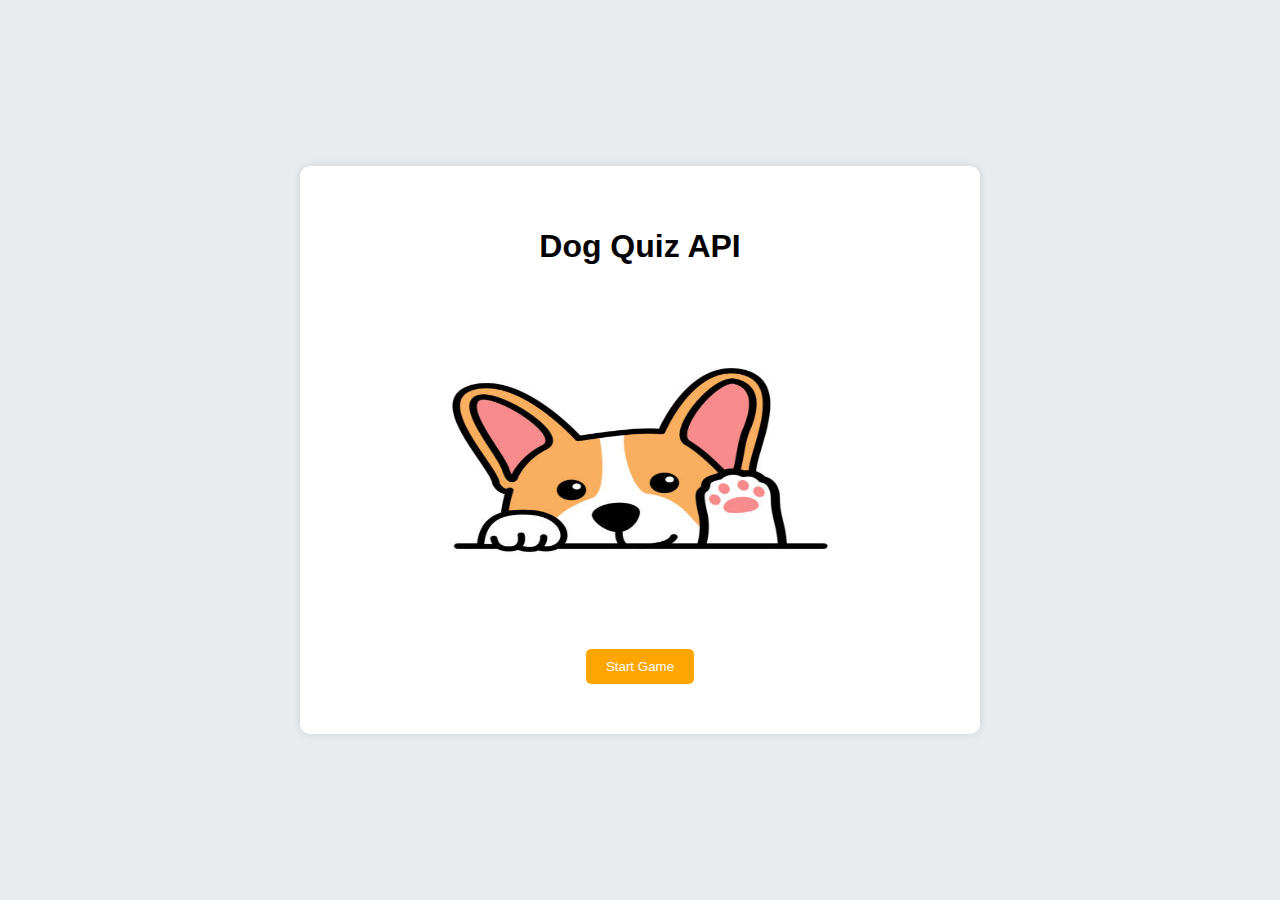
==== index.html @ 74a76c3d "can get dog pictures with button, added styling to the image to standardize size, working on buttons" ====
<!DOCTYPE html>
<html lang="en">
  <head>
    <meta charset="UTF-8" />
    <meta name="viewport" content="width=device-width, initial-scale=1.0" />
    <title>Dog Quiz</title>
    <link rel="stylesheet" href="./style.css" />
  </head>
  <body>
    <main class="container">
      <h1>Dog Quiz API</h1>
      <img src="./dog_default.jpg" alt="Welcome dog" class="dogImage" />
      <div class="buttonList"><button id="startGame">Start Game</button></div>
    </main>
    <script src="./index.js"></script>
  </body>
</html>
---- style.css ----
body {
  font-family: Arial, sans-serif;
  display: flex;
  justify-content: center;
  align-items: center;
  height: 100vh;
  background-color: #e9ecef;
  margin: 0;
}

.container {
  padding: 40px;
  background-color: #fff;
  box-shadow: 0px 0px 10px rgba(0, 0, 0, 0.1);
  border-radius: 10px;
  width: 70%;
  max-width: 600px;

  text-align: center;
}

h1 {
  font-size: 2rem;
  margin-bottom: 20px;
  text-align: center;
}

button {
  display: block;
  margin: 10px auto;
  padding: 10px 20px;
  border: none;
  background-color: orange;
  color: white;
  cursor: pointer;
  border-radius: 5px;
  transition: background-color 0.2s;
}

button:hover {
  background-color: orange;
}

.dogImage {
  width: 500px;
  height: 350px;
  justify-content: center;
}
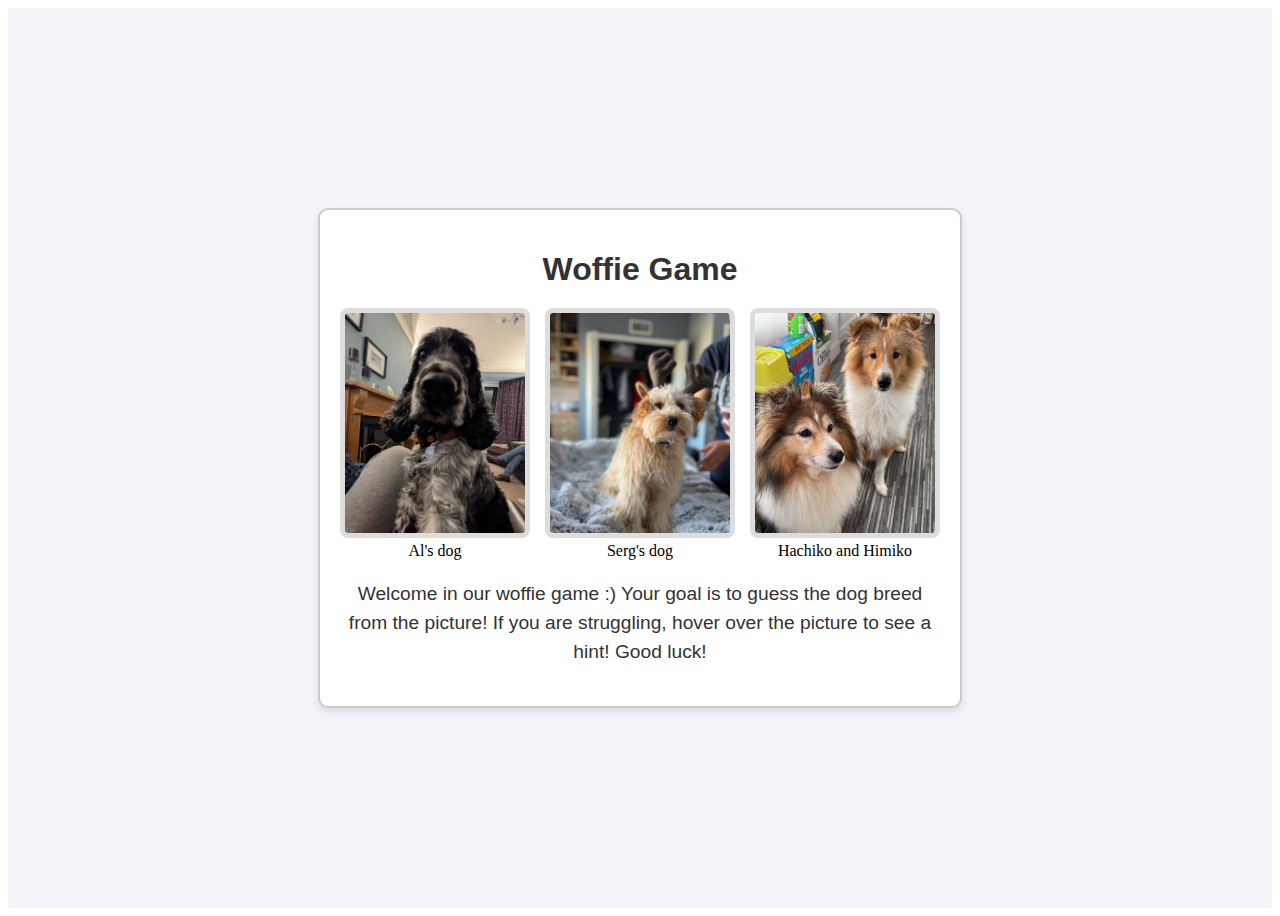
==== commit 63d6e804: "new effects added" ====
--- a/index.html
+++ b/index.html
@@ -3,14 +3,31 @@
   <head>
     <meta charset="UTF-8" />
     <meta name="viewport" content="width=device-width, initial-scale=1.0" />
-    <title>Dog Quiz</title>
-    <link rel="stylesheet" href="./style.css" />
+    <title>Woffie Quiz</title>
+    <link rel="stylesheet" href="./welcomestyle.css" />
   </head>
   <body>
     <main class="container">
-      <h1>Dog Quiz API</h1>
-      <img src="./dog_default.jpg" alt="Welcome dog" class="dogImage" />
-      <div class="buttonList"><button id="startGame">Start Game</button></div>
+      <div class="frame">
+        <h1 class="title">Woffie Game</h1>
+        <div class="images">
+          <div class="image-container">
+            <img src="assets/1000029209.jpg" alt="Dog 1" class="dogImage" />
+            <div class="name-overlay">Al's dog</div>
+          </div>
+          <div class="image-container">
+            <img src="assets/img_0099.jpg" alt="Dog 2" class="dogImage" />
+            <div class="name-overlay">Serg's dog</div>
+          </div>
+          <div class="image-container">
+            <img src="assets/whatsapp_image_2024-12-02_at_11.41.46.jpeg" alt="Dog 3" class="dogImage" />
+            <div class="name-overlay">Hachiko and Himiko</div>
+          </div>
+        </div>
+        <div class="infoBox">
+          <p>Welcome in our woffie game :) Your goal is to guess the dog breed from the picture! If you are struggling, hover over the picture to see a hint! Good luck!</p>
+        </div>
+      </div>
     </main>
     <script src="./index.js"></script>
   </body>
--- a/welcomestyle.css
+++ b/welcomestyle.css
@@ -0,0 +1,56 @@
+.container {
+    display: flex;
+    justify-content: center;
+    align-items: center;
+    min-height: 100vh;
+    background-color: #f4f4f9;
+  }
+  
+  .frame {
+    text-align: center;
+    padding: 20px;
+    border: 2px solid #ccc;
+    border-radius: 10px;
+    background-color: #fff;
+    box-shadow: 0 4px 8px rgba(0, 0, 0, 0.1);
+    max-width: 90%;
+  }
+  
+  .title {
+    font-size: 2rem;
+    color: #333;
+    font-family: Arial, sans-serif;
+    margin-bottom: 20px;
+  }
+  
+  .images {
+    display: flex;
+    gap: 15px;
+    margin-bottom: 20px;
+    justify-content: center;
+    flex-wrap: wrap;
+  }
+  
+  .dogImage {
+    width: 180px;
+    height: 220px;
+    object-fit: cover;
+    border: 5px solid #ddd;
+    border-radius: 8px;
+    transition: transform 0.3s ease, border-color 0.3s ease;
+  }
+  
+  .dogImage:hover {
+    transform: scale(1.05);
+    border-color: #ff7f50;
+  }
+  
+  .infoBox {
+    font-size: 1.2rem;
+    color: #333;
+    font-family: Arial, sans-serif;
+    word-wrap: break-word;
+    max-width: 600px;
+    margin: 0 auto;
+    line-height: 1.5;
+  }  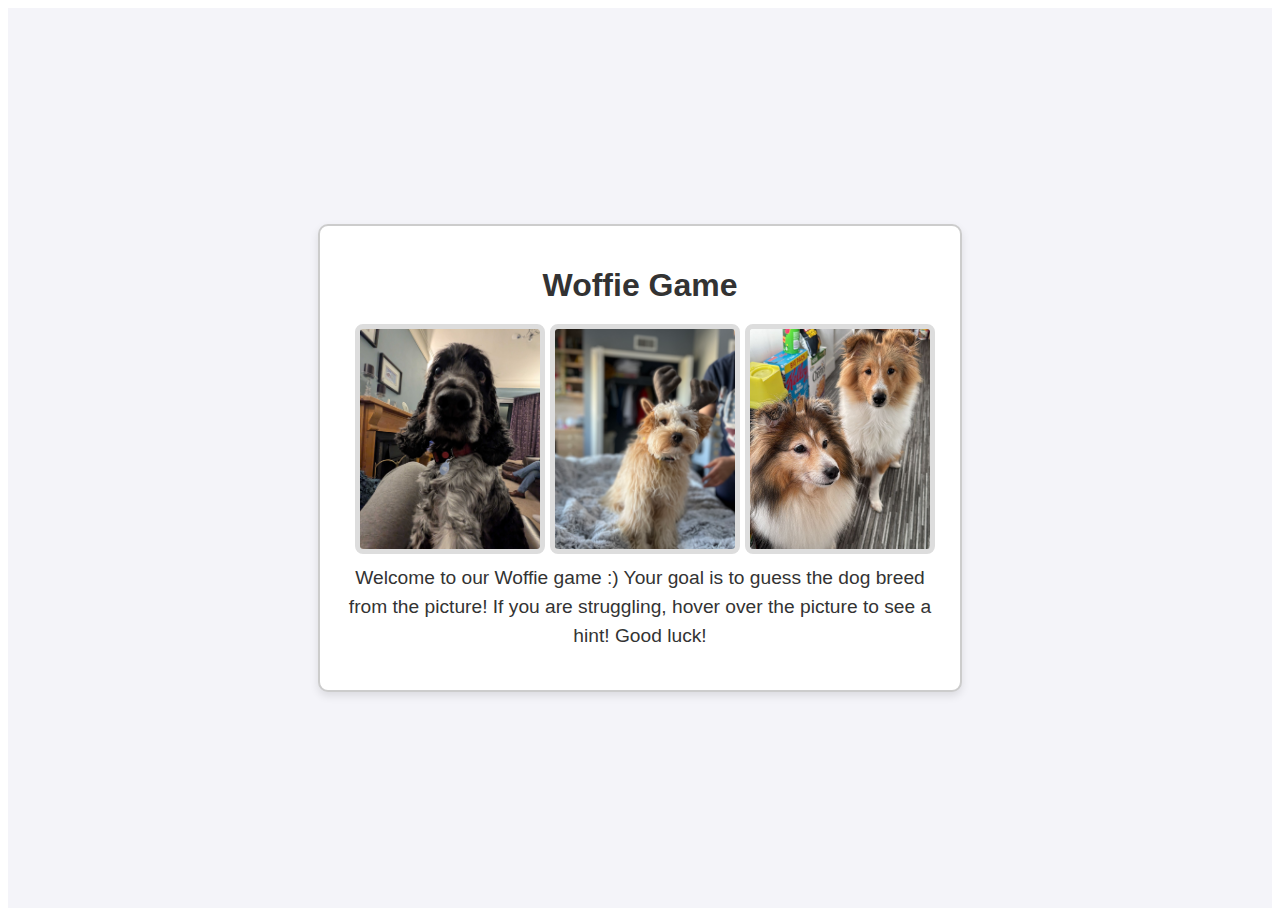
==== commit 179c0c76: "hover effect" ====
--- a/index.html
+++ b/index.html
@@ -25,10 +25,10 @@
           </div>
         </div>
         <div class="infoBox">
-          <p>Welcome in our woffie game :) Your goal is to guess the dog breed from the picture! If you are struggling, hover over the picture to see a hint! Good luck!</p>
+          <p>Welcome to our Woffie game :) Your goal is to guess the dog breed from the picture! If you are struggling, hover over the picture to see a hint! Good luck!</p>
         </div>
       </div>
     </main>
     <script src="./index.js"></script>
   </body>
-</html>
+</html>--- a/welcomestyle.css
+++ b/welcomestyle.css
@@ -4,9 +4,9 @@
     align-items: center;
     min-height: 100vh;
     background-color: #f4f4f9;
-  }
-  
-  .frame {
+}
+
+.frame {
     text-align: center;
     padding: 20px;
     border: 2px solid #ccc;
@@ -14,38 +14,44 @@
     background-color: #fff;
     box-shadow: 0 4px 8px rgba(0, 0, 0, 0.1);
     max-width: 90%;
-  }
-  
-  .title {
+}
+
+.title {
     font-size: 2rem;
     color: #333;
     font-family: Arial, sans-serif;
     margin-bottom: 20px;
-  }
-  
-  .images {
+}
+
+.images {
     display: flex;
     gap: 15px;
     margin-bottom: 20px;
     justify-content: center;
     flex-wrap: wrap;
-  }
-  
-  .dogImage {
+}
+
+.image-container {
+    position: relative;
+    width: 180px;
+    height: 220px;
+}
+
+.dogImage {
     width: 180px;
     height: 220px;
     object-fit: cover;
     border: 5px solid #ddd;
     border-radius: 8px;
-    transition: transform 0.3s ease, border-color 0.3s ease;
-  }
-  
-  .dogImage:hover {
-    transform: scale(1.05);
+    transition: opacity 0.3s ease, border-color 0.3s ease;
+}
+
+.dogImage:hover {
+    opacity: 0.5;
     border-color: #ff7f50;
-  }
-  
-  .infoBox {
+}
+
+.infoBox {
     font-size: 1.2rem;
     color: #333;
     font-family: Arial, sans-serif;
@@ -53,4 +59,23 @@
     max-width: 600px;
     margin: 0 auto;
     line-height: 1.5;
-  }  +}
+
+.name-overlay {
+    position: absolute;
+    bottom: 10px;
+    left: 50%;
+    transform: translateX(-50%);
+    background-color: rgba(0, 0, 0, 0.7);
+    color: white;
+    padding: 5px 10px;
+    border-radius: 5px;
+    font-size: 1rem;
+    opacity: 0;
+    transition: opacity 0.3s ease;
+    pointer-events: none;
+}
+
+.image-container:hover .name-overlay {
+    opacity: 1;
+}
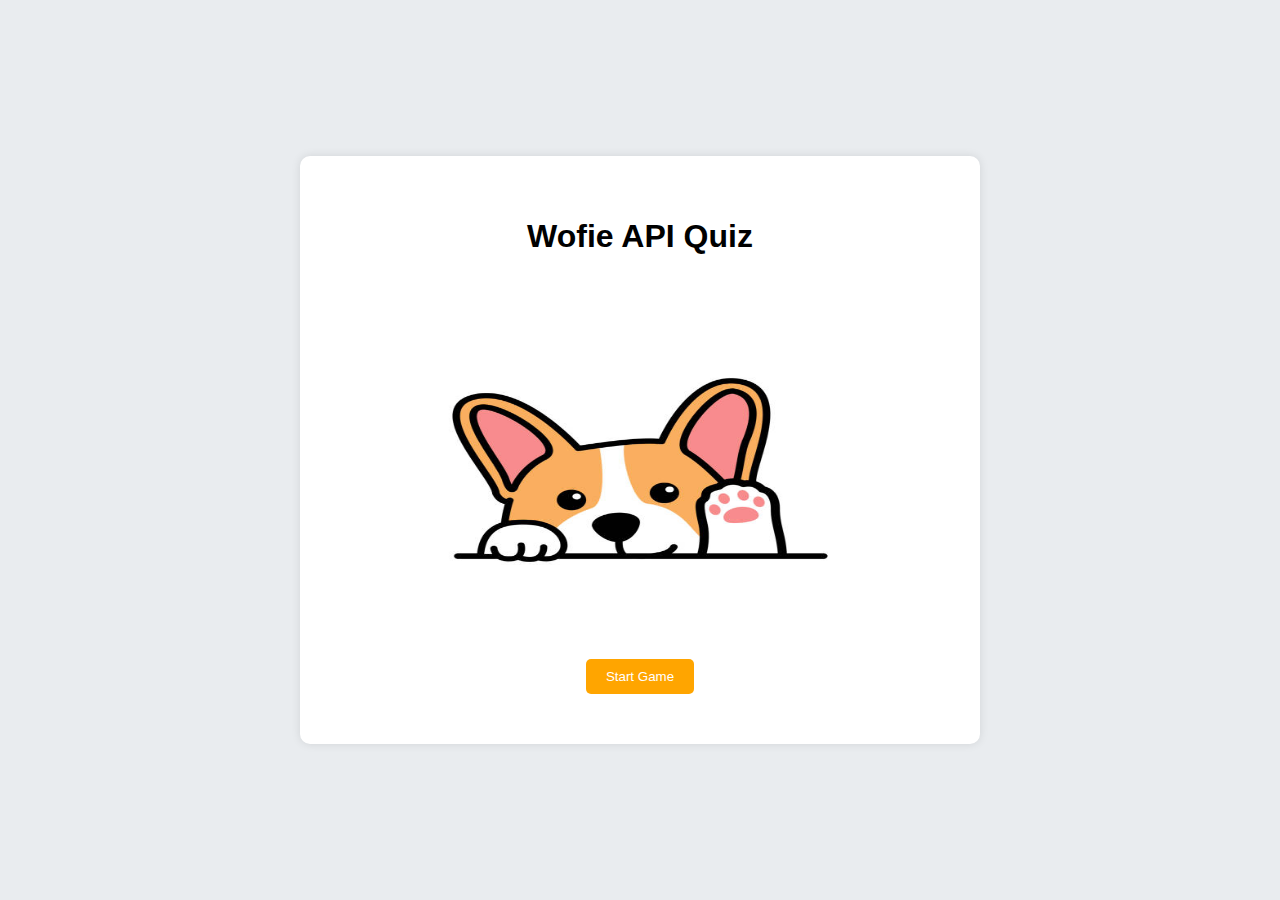
==== commit a8f7ab68: "name appears on hover" ====
--- a/index.html
+++ b/index.html
@@ -3,32 +3,18 @@
   <head>
     <meta charset="UTF-8" />
     <meta name="viewport" content="width=device-width, initial-scale=1.0" />
-    <title>Woffie Quiz</title>
-    <link rel="stylesheet" href="./welcomestyle.css" />
+    <title>Wofie API Quiz</title>
+    <link rel="stylesheet" href="./style.css" />
   </head>
   <body>
     <main class="container">
-      <div class="frame">
-        <h1 class="title">Woffie Game</h1>
-        <div class="images">
-          <div class="image-container">
-            <img src="assets/1000029209.jpg" alt="Dog 1" class="dogImage" />
-            <div class="name-overlay">Al's dog</div>
-          </div>
-          <div class="image-container">
-            <img src="assets/img_0099.jpg" alt="Dog 2" class="dogImage" />
-            <div class="name-overlay">Serg's dog</div>
-          </div>
-          <div class="image-container">
-            <img src="assets/whatsapp_image_2024-12-02_at_11.41.46.jpeg" alt="Dog 3" class="dogImage" />
-            <div class="name-overlay">Hachiko and Himiko</div>
-          </div>
-        </div>
-        <div class="infoBox">
-          <p>Welcome to our Woffie game :) Your goal is to guess the dog breed from the picture! If you are struggling, hover over the picture to see a hint! Good luck!</p>
-        </div>
+      <h1>Wofie API Quiz</h1>
+      <div class="image-container" style="position: relative;">
+        <img src="./dog_default.jpg" alt="Welcome dog" class="dogImage" />
+        <div class="infoBox"></div>
       </div>
+      <div class="buttonList"><button id="startGame">Start Game</button></div>
     </main>
     <script src="./index.js"></script>
   </body>
-</html>+</html>
--- a/style.css
+++ b/style.css
@@ -0,0 +1,75 @@
+body {
+  font-family: Arial, sans-serif;
+  display: flex;
+  justify-content: center;
+  align-items: center;
+  height: 100vh;
+  background-color: #e9ecef;
+  margin: 0;
+}
+
+.container {
+  padding: 40px;
+  background-color: #fff;
+  box-shadow: 0px 0px 10px rgba(0, 0, 0, 0.1);
+  border-radius: 10px;
+  width: 70%;
+  max-width: 600px;
+
+  text-align: center;
+}
+
+h1 {
+  font-size: 2rem;
+  margin-bottom: 20px;
+  text-align: center;
+}
+
+button {
+  display: block;
+  margin: 10px auto;
+  padding: 10px 20px;
+  border: none;
+  background-color: orange;
+  color: white;
+  cursor: pointer;
+  border-radius: 5px;
+  transition: background-color 0.2s;
+}
+
+button:hover {
+  background-color: orange;
+}
+
+.dogImage {
+  width: 500px;
+  height: 350px;
+  justify-content: center;
+  margin-top: 20px;
+}
+
+.quiz-container {
+  display: flex;
+  justify-content: center;
+  gap: 10px;
+  margin-top: 20px;
+}
+
+.quiz-box {
+  width: 150px;
+  height: 50px;
+  border: 1px solid #ccc;
+  display: flex;
+  align-items: center;
+  justify-content: center;
+  cursor: pointer;
+  transition: background-color 0.3s;
+}
+
+.quiz-box.correct {
+  background-color: lightgreen;
+}
+
+.quiz-box.wrong {
+  background-color: lightcoral;
+}
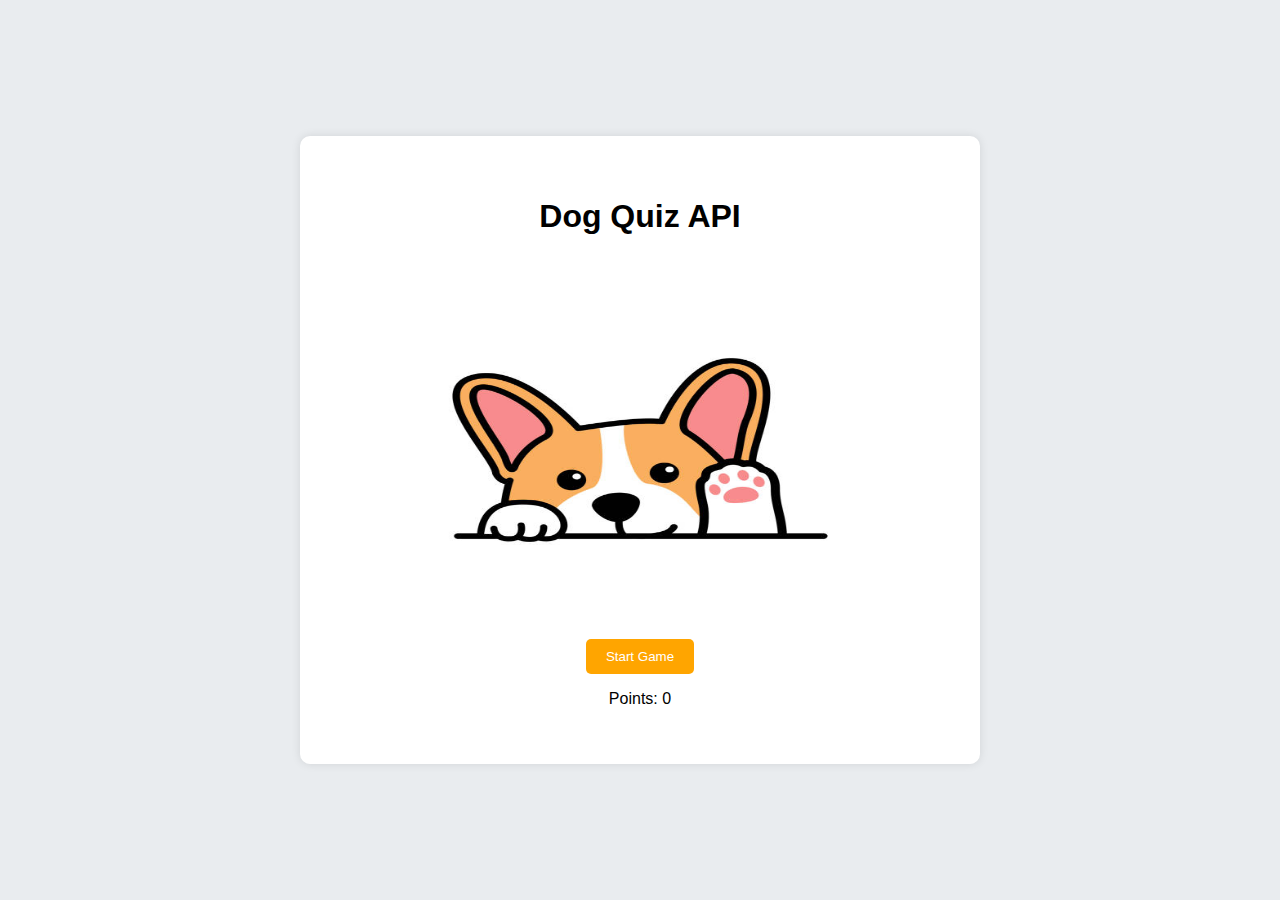
==== commit 603902b1: "added gamelike functionality, points, and handled what happens if user gets answer right" ====
--- a/index.html
+++ b/index.html
@@ -3,17 +3,15 @@
   <head>
     <meta charset="UTF-8" />
     <meta name="viewport" content="width=device-width, initial-scale=1.0" />
-    <title>Wofie API Quiz</title>
+    <title>Dog Quiz</title>
     <link rel="stylesheet" href="./style.css" />
   </head>
   <body>
     <main class="container">
-      <h1>Wofie API Quiz</h1>
-      <div class="image-container" style="position: relative;">
-        <img src="./dog_default.jpg" alt="Welcome dog" class="dogImage" />
-        <div class="infoBox"></div>
-      </div>
+      <h1>Dog Quiz API</h1>
+      <img src="./dog_default.jpg" alt="Welcome dog" class="dogImage" />
       <div class="buttonList"><button id="startGame">Start Game</button></div>
+      <p id="points">Points: 0</p>
     </main>
     <script src="./index.js"></script>
   </body>
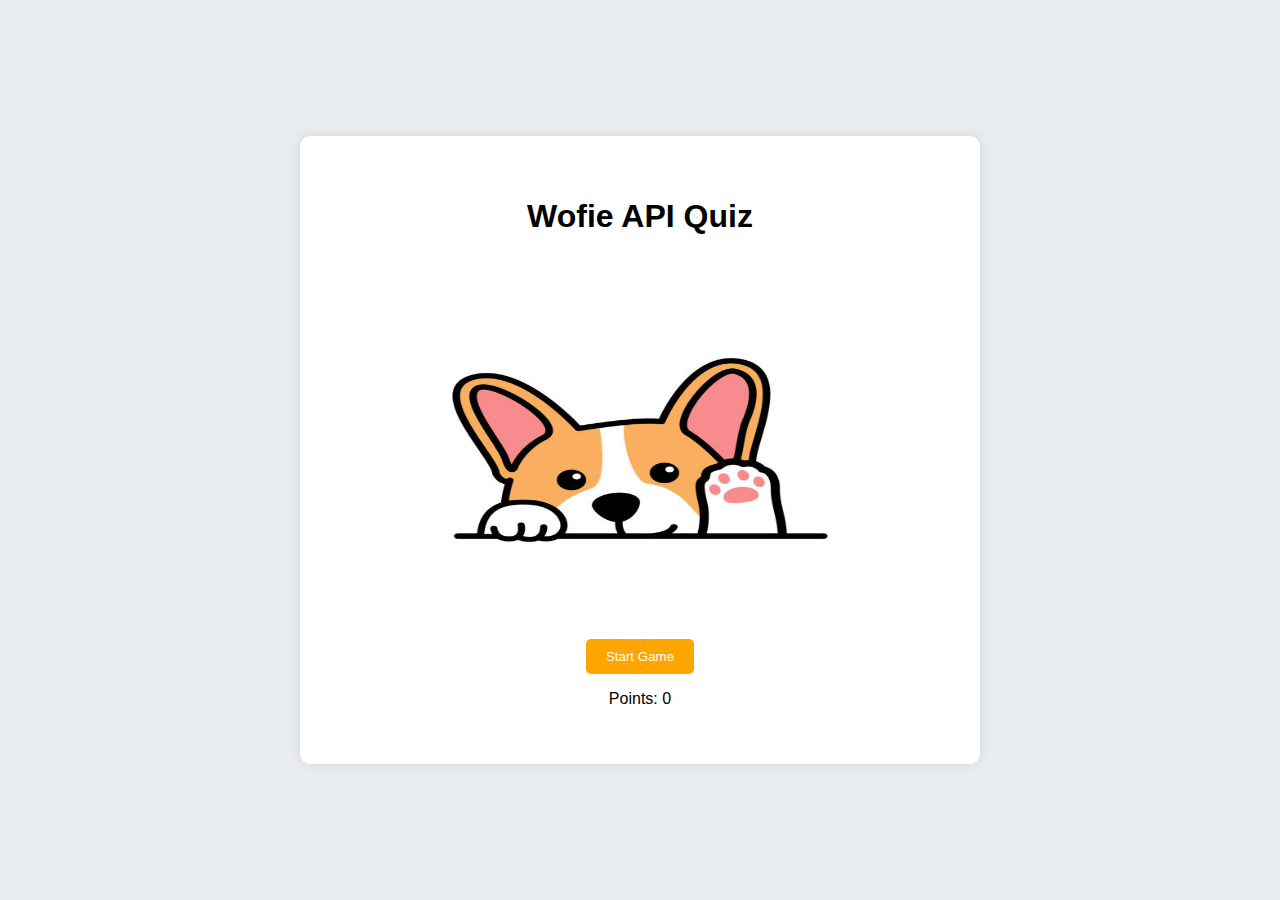
==== commit f1dffb7e: "Merge branch 'main' into Sammy-branch" ====
--- a/index.html
+++ b/index.html
@@ -3,13 +3,16 @@
   <head>
     <meta charset="UTF-8" />
     <meta name="viewport" content="width=device-width, initial-scale=1.0" />
-    <title>Dog Quiz</title>
+    <title>Wofie API Quiz</title>
     <link rel="stylesheet" href="./style.css" />
   </head>
   <body>
     <main class="container">
-      <h1>Dog Quiz API</h1>
-      <img src="./dog_default.jpg" alt="Welcome dog" class="dogImage" />
+      <h1>Wofie API Quiz</h1>
+      <div class="image-container" style="position: relative;">
+        <img src="./dog_default.jpg" alt="Welcome dog" class="dogImage" />
+        <div class="infoBox"></div>
+      </div>
       <div class="buttonList"><button id="startGame">Start Game</button></div>
       <p id="points">Points: 0</p>
     </main>
--- a/style.css
+++ b/style.css
@@ -41,10 +41,15 @@
   background-color: orange;
 }
 
+
+
+
+
 .dogImage {
   width: 500px;
   height: 350px;
   justify-content: center;
+  transition: opacity 0.3s ease;
   margin-top: 20px;
 }
 
@@ -73,3 +78,28 @@
 .quiz-box.wrong {
   background-color: lightcoral;
 }
+
+
+
+
+
+.dogImage:hover {
+  opacity: 0.5;
+}
+
+.infoBox {
+  position: absolute;
+  top: 50%;
+  left: 50%;
+  transform: translate(-50%, -50%);
+  background-color: rgba(0, 0, 0, 0.8);
+  color: white;
+  padding: 10px;
+  border-radius: 5px;
+  text-align: center;
+  display: none;
+}
+
+.dogImage:hover + .infoBox {
+  display: block;
+}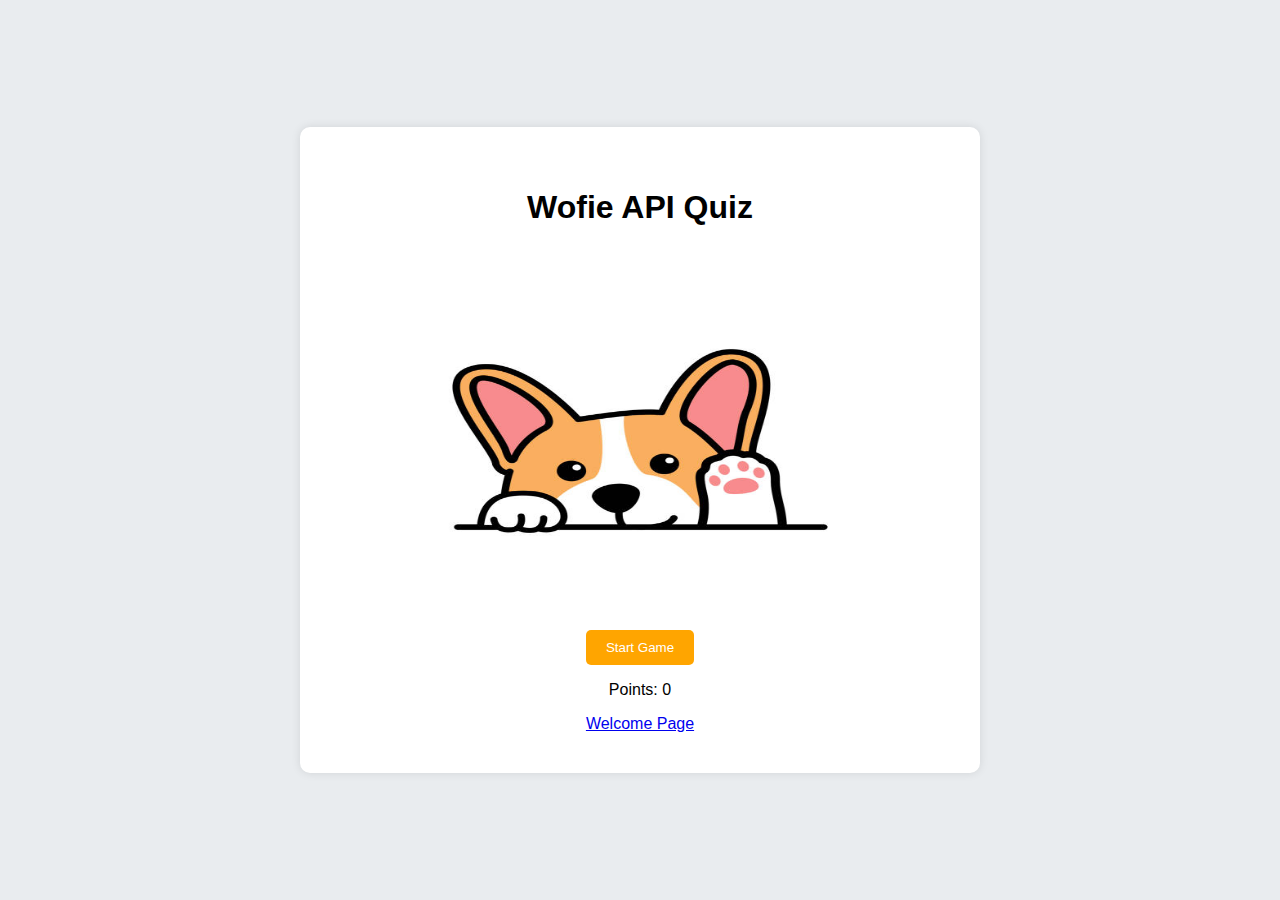
==== commit fdd5d385: "final merge complete. Working game. Well done guys!" ====
--- a/index.html
+++ b/index.html
@@ -9,12 +9,13 @@
   <body>
     <main class="container">
       <h1>Wofie API Quiz</h1>
-      <div class="image-container" style="position: relative;">
+      <div class="image-container" style="position: relative">
         <img src="./dog_default.jpg" alt="Welcome dog" class="dogImage" />
         <div class="infoBox"></div>
       </div>
       <div class="buttonList"><button id="startGame">Start Game</button></div>
       <p id="points">Points: 0</p>
+      <a href="./welcome.html">Welcome Page</a>
     </main>
     <script src="./index.js"></script>
   </body>
